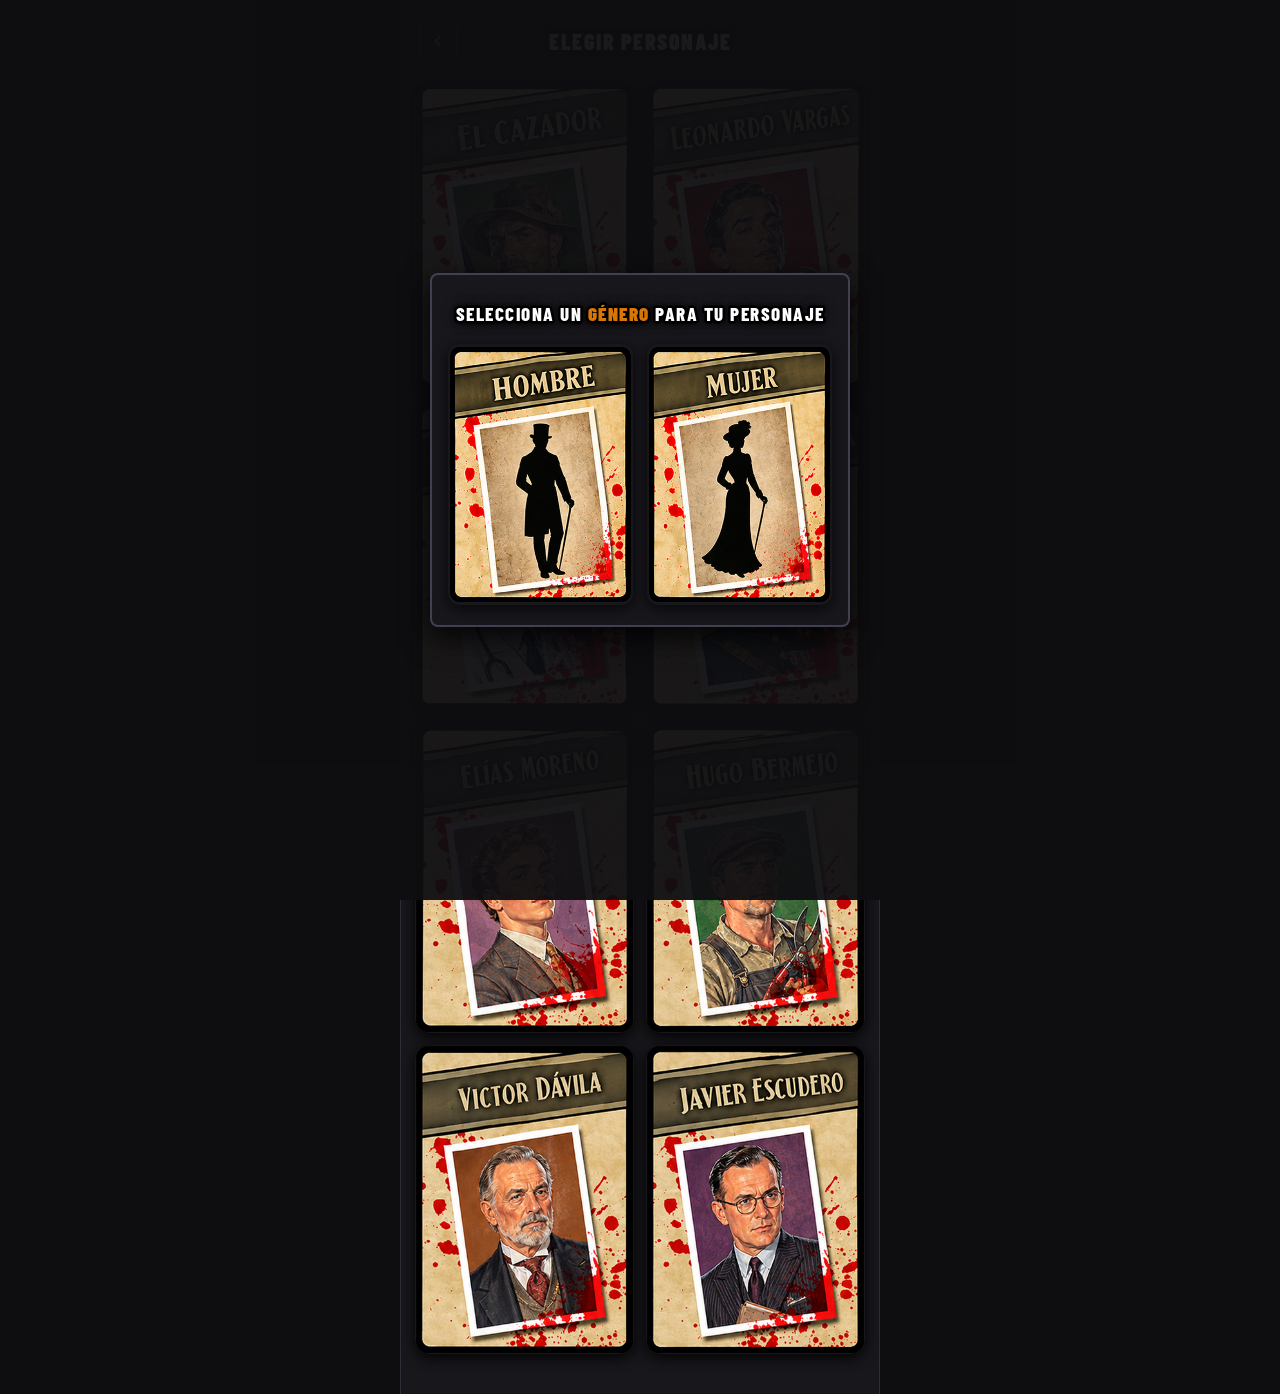
==== index.html @ 1852e85a "fix(styles): fijar outline a 5px en titulos y Fredoka, aplicar rebordes oscuros en botones y retirar" ====
<!DOCTYPE html>
<html lang="es">
<head>
  <meta charset="UTF-8" />
  <meta name="viewport" content="width=device-width, initial-scale=1.0, maximum-scale=1.0, user-scalable=no" />
  <title>El Asesinato Embrujado — Escape Room</title>
  <meta name="description" content="Juego interactivo de escape room y deducción con escáner de pistas físicas." />

  <!-- Google Fonts: Barlow Condensed, Cinzel, Inter + Fuentes de Prueba (Cartoon, Redondas, Gruesas) -->
  <link rel="preconnect" href="https://fonts.googleapis.com" />
  <link rel="preconnect" href="https://fonts.gstatic.com" crossorigin />
  <link href="https://fonts.googleapis.com/css2?family=Alfa+Slab+One&family=Bangers&family=Barlow+Condensed:wght@700;800;900&family=Black+Ops+One&family=Carter+One&family=Cinzel:wght@700;800;900&family=Creepster&family=Fredoka:wght@500;600;700;800&family=Inter:wght@400;500;600;700&family=Luckiest+Guy&family=Nunito:wght@700;800;900&family=Paytone+One&family=Quicksand:wght@600;700&display=swap" rel="stylesheet" />

  <!-- Estilos Modulares (EternoDev Standard) -->
  <link rel="stylesheet" href="src/css/main.css" />
</head>
<body>

  <div class="app-container">

    <!-- ==================================================================
         PANTALLA 1: SELECCIÓN DE PERSONAJE
         ================================================================== -->
    <section id="view-selection" class="view active">
      <!-- Barra superior idéntica a la vista en partida -->
      <div class="game-top-bar">
        <button class="btn-top-icon" id="btn-back-to-gender" title="Volver a seleccionar género" aria-label="Volver">
          <svg xmlns="http://www.w3.org/2000/svg" width="18" height="18" viewBox="0 0 24 24" fill="none" stroke="currentColor" stroke-width="2.5"><polyline points="15 18 9 12 15 6"></polyline></svg>
        </button>
        <h2 class="char-active-name">Elegir Personaje</h2>
        <div class="top-bar-spacer"></div>
      </div>


      <!-- Cuadrícula de Personajes con Giro 3D -->
      <div class="characters-grid" id="characters-grid">
        <!-- Inyectado dinámicamente con JS -->
      </div>
    </section>

    <!-- ==================================================================
         PANTALLA 2: INTERFAZ EN PARTIDA (1 CARTA EN PANTALLA - SWIPE & FLECHAS)
         ================================================================== -->
    <section id="view-game" class="view">
      <!-- Barra superior de partida -->
      <div class="game-top-bar">
        <button class="btn-top-icon" id="btn-back-to-selection" title="Volver a elegir personaje" aria-label="Volver">
          <svg xmlns="http://www.w3.org/2000/svg" width="18" height="18" viewBox="0 0 24 24" fill="none" stroke="currentColor" stroke-width="2.5"><polyline points="15 18 9 12 15 6"></polyline></svg>
        </button>
        <h2 class="char-active-name" id="game-char-name">Cargando...</h2>
        <button class="btn-top-icon btn-top-camera" id="btn-goto-scanner" title="Ir al Escáner QR" aria-label="Escáner">
          <svg xmlns="http://www.w3.org/2000/svg" width="18" height="18" viewBox="0 0 24 24" fill="none" stroke="currentColor" stroke-width="2.5" stroke-linecap="round" stroke-linejoin="round">
            <path d="M23 19a2 2 0 0 1-2 2H3a2 2 0 0 1-2-2V8a2 2 0 0 1 2-2h4l2-3h6l2 3h4a2 2 0 0 1 2 2z"></path>
            <circle cx="12" cy="13" r="4"></circle>
          </svg>
        </button>
      </div>

      <!-- Mazo Deslizable: 1 carta en el centro en todo momento (swipe táctil y arrastre de ratón en PC) -->
      <div class="game-deck-viewport" id="game-deck-viewport">
        <div class="game-deck-track" id="game-deck-track">
          <!-- Slide 0: Carta del Personaje (Giro 3D con fondo aleatorio de pergamino) -->
          <!-- Slide 1: Carta del Escáner QR (Giro 3D) -->
          <!-- Slide 2+: Cartas de Pistas Escaneadas (Giro 3D con escudo confidencial en privadas) -->
        </div>
      </div>

      <!-- Contador de cartas debajo del mazo (ej: 1/2, 2/2) -->
      <div class="deck-bottom-bar">
        <span class="deck-card-counter" id="deck-card-counter-bottom">1 / 2</span>
      </div>
    </section>

  </div>

  <!-- Modal de Doble Verificación para Volver Atrás desde la Partida -->
  <div class="modal-overlay" id="confirm-back-modal">
    <div class="modal-box modal-confirm-box">
      <h3 class="modal-confirm-title">¿ESTÁS SEGURO?</h3>
      <p class="modal-confirm-text">Si vuelves atrás se cancelará la selección de tu personaje actual.</p>
      <div class="modal-confirm-actions">
        <button class="btn-confirm-cancel" id="btn-cancel-back" type="button">Cancelar</button>
        <button class="btn-confirm-accept" id="btn-accept-back" type="button">Volver</button>
      </div>
    </div>
  </div>

  <!-- Modal de Advertencia para el Personaje Especial (Abogado / Abogada) -->
  <div class="modal-overlay" id="admin-confirm-modal">
    <div class="modal-box modal-admin-box">
      <h3 class="modal-admin-title" id="admin-modal-role-title">ABOGADO</h3>
      <p class="modal-admin-text">
        Este personaje está reservado para el máster de la partida.
      </p>
      <p class="modal-admin-subtext">¿Confirmas que eres el administrador?</p>
      <div class="modal-confirm-actions">
        <button class="btn-confirm-cancel" id="btn-cancel-admin" type="button">Cancelar</button>
        <button class="btn-admin-accept" id="btn-accept-admin" type="button">Soy administrador</button>
      </div>
    </div>
  </div>

  <!-- Modal Manual para Introducir Código de Pista / Objeto -->
  <div class="modal-overlay" id="manual-code-modal">
    <div class="modal-box modal-code-box">
      <div class="modal-code-header">
        <h3 class="modal-title">Introduce el código de la pista</h3>
        <button class="btn-modal-close" id="btn-close-code-modal" aria-label="Cerrar">&times;</button>
      </div>
      <form id="form-manual-code" class="form-manual-code">
        <input type="text" id="input-manual-code" class="input-code" placeholder="Código" autocomplete="off" />
        <button type="submit" class="btn-submit-code">Desbloquear</button>
      </form>
    </div>
  </div>

  <!-- ==================================================================
       POP-UP 1: SELECCIÓN DE GÉNERO CON TARJETAS REALES
       ================================================================== -->
  <div class="modal-overlay" id="gender-modal">
    <div class="modal-box">
      <p class="modal-gender-subtitle">Selecciona un <strong>género</strong> para tu personaje</p>

      <div class="gender-cards-grid">
        <button class="gender-card-btn" id="btn-choose-male">
          <div class="gender-card-frame">
            <img src="src/assets/images/tarjetas/card-gender-male.png" alt="Hombre" class="gender-card-img" />
          </div>
        </button>

        <button class="gender-card-btn" id="btn-choose-female">
          <div class="gender-card-frame">
            <img src="src/assets/images/tarjetas/card-gender-female.png" alt="Mujer" class="gender-card-img" />
          </div>
        </button>
      </div>
    </div>
  </div>

  <!-- Biblioteca Local Offline jsQR -->
  <script src="src/js/lib/jsqr.js"></script>

  <!-- Lógica Principal Modular (ES Modules) -->
  <script type="module" src="src/js/main.js"></script>
</body>
</html>
---- src/css/main.css ----
/**
 * ScapeRoom - Main Stylesheet Orchestrator (EternoDev Standard)
 * Cero Degradados - Cero Emojis - Arquitectura Modular
 */

@import url("./reset.css");
@import url("./variables.css");
@import url("./layout.css");
@import url("./components.css");
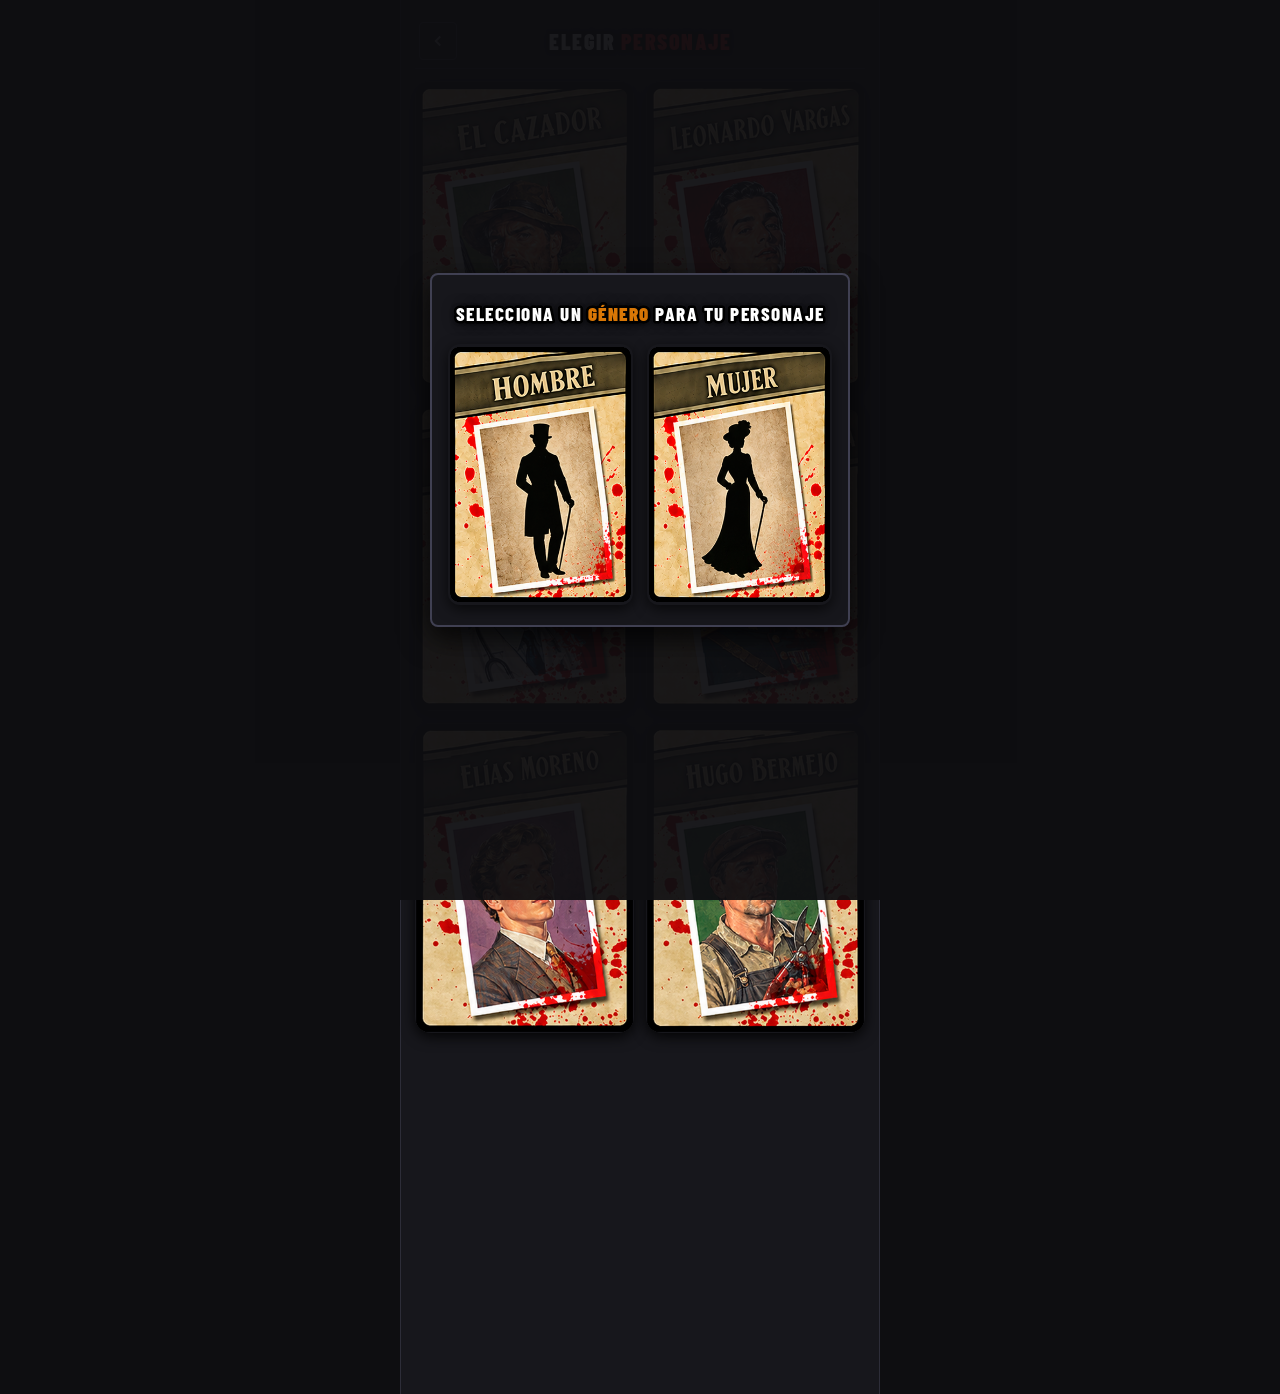
==== commit 804c3e72: "fix(ui): responsividad de textos en reverso de cartas en movil, palabra Personaje en rojo y botones " ====
--- a/index.html
+++ b/index.html
@@ -27,7 +27,7 @@
         <button class="btn-top-icon" id="btn-back-to-gender" title="Volver a seleccionar género" aria-label="Volver">
           <svg xmlns="http://www.w3.org/2000/svg" width="18" height="18" viewBox="0 0 24 24" fill="none" stroke="currentColor" stroke-width="2.5"><polyline points="15 18 9 12 15 6"></polyline></svg>
         </button>
-        <h2 class="char-active-name">Elegir Personaje</h2>
+        <h2 class="char-active-name">Elegir <span class="highlight-red">Personaje</span></h2>
         <div class="top-bar-spacer"></div>
       </div>
 
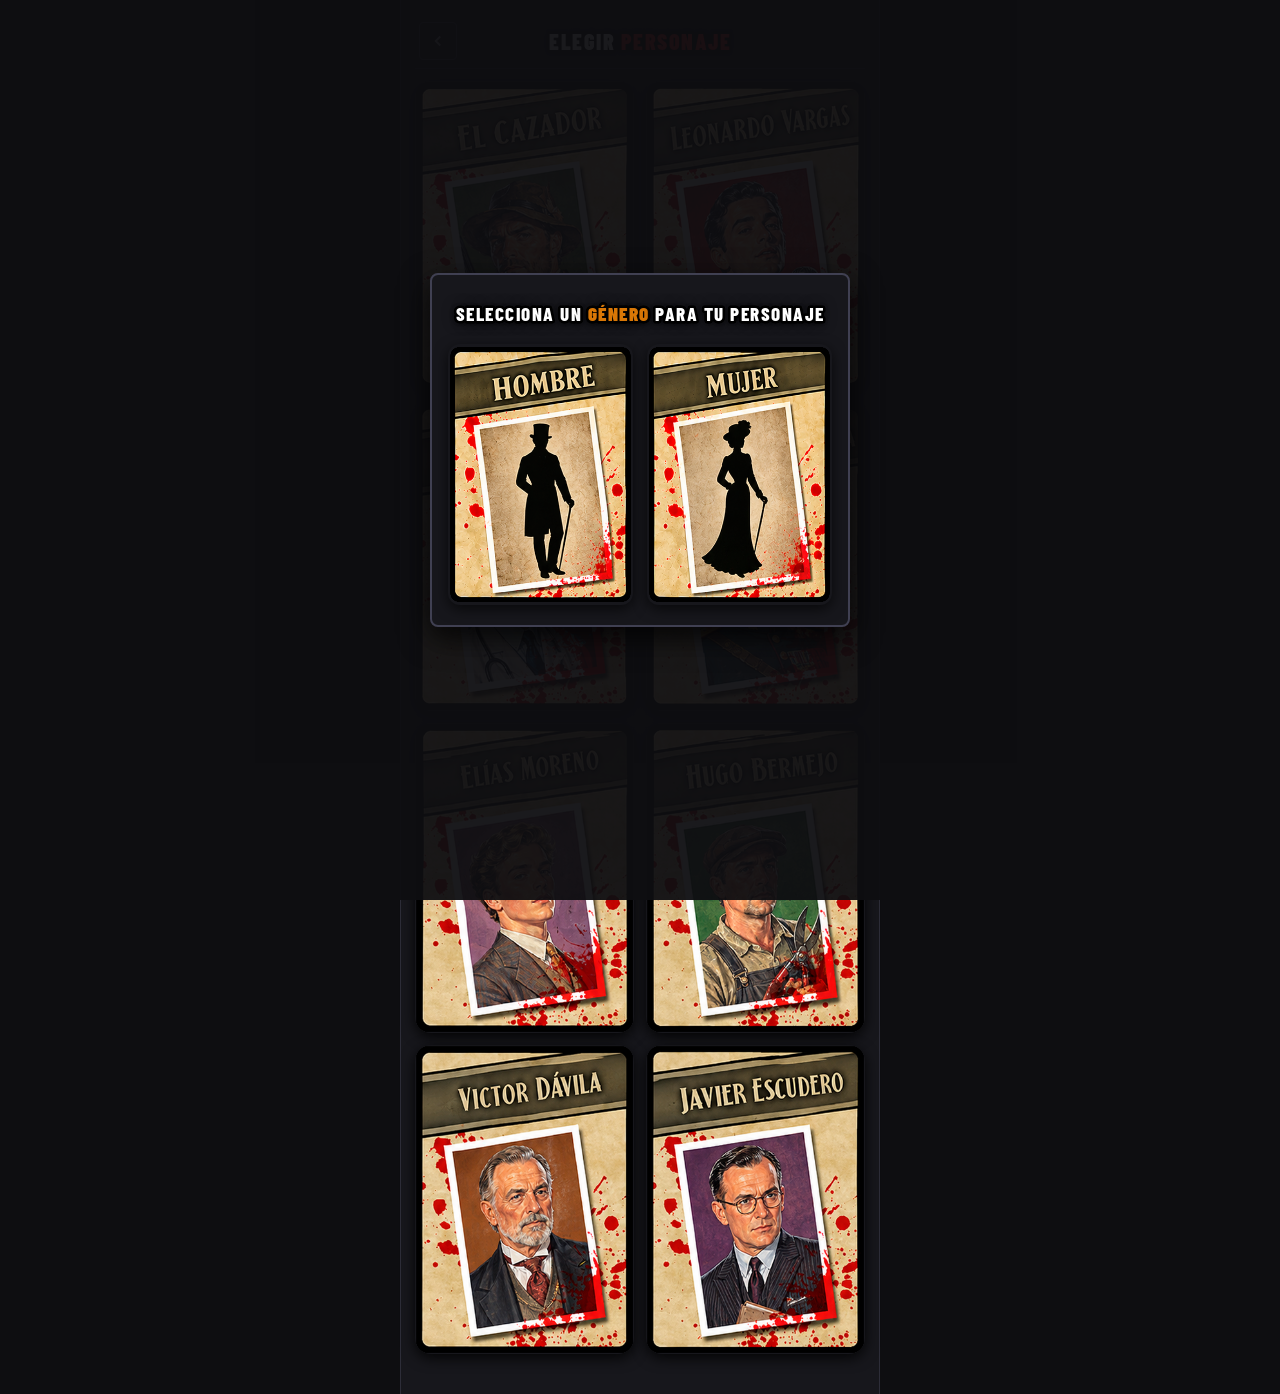
==== commit eea53002: "feat: actualizar etiqueta a PRUEBA INCRIMINATORIA, aumentar tamano de texto, retirar linea roja late" ====
--- a/index.html
+++ b/index.html
@@ -104,7 +104,7 @@
   <div class="modal-overlay" id="manual-code-modal">
     <div class="modal-box modal-code-box">
       <div class="modal-code-header">
-        <h3 class="modal-title">Introduce el código de la pista</h3>
+        <h3 class="modal-title">Introduce el código</h3>
         <button class="btn-modal-close" id="btn-close-code-modal" aria-label="Cerrar">&times;</button>
       </div>
       <form id="form-manual-code" class="form-manual-code">
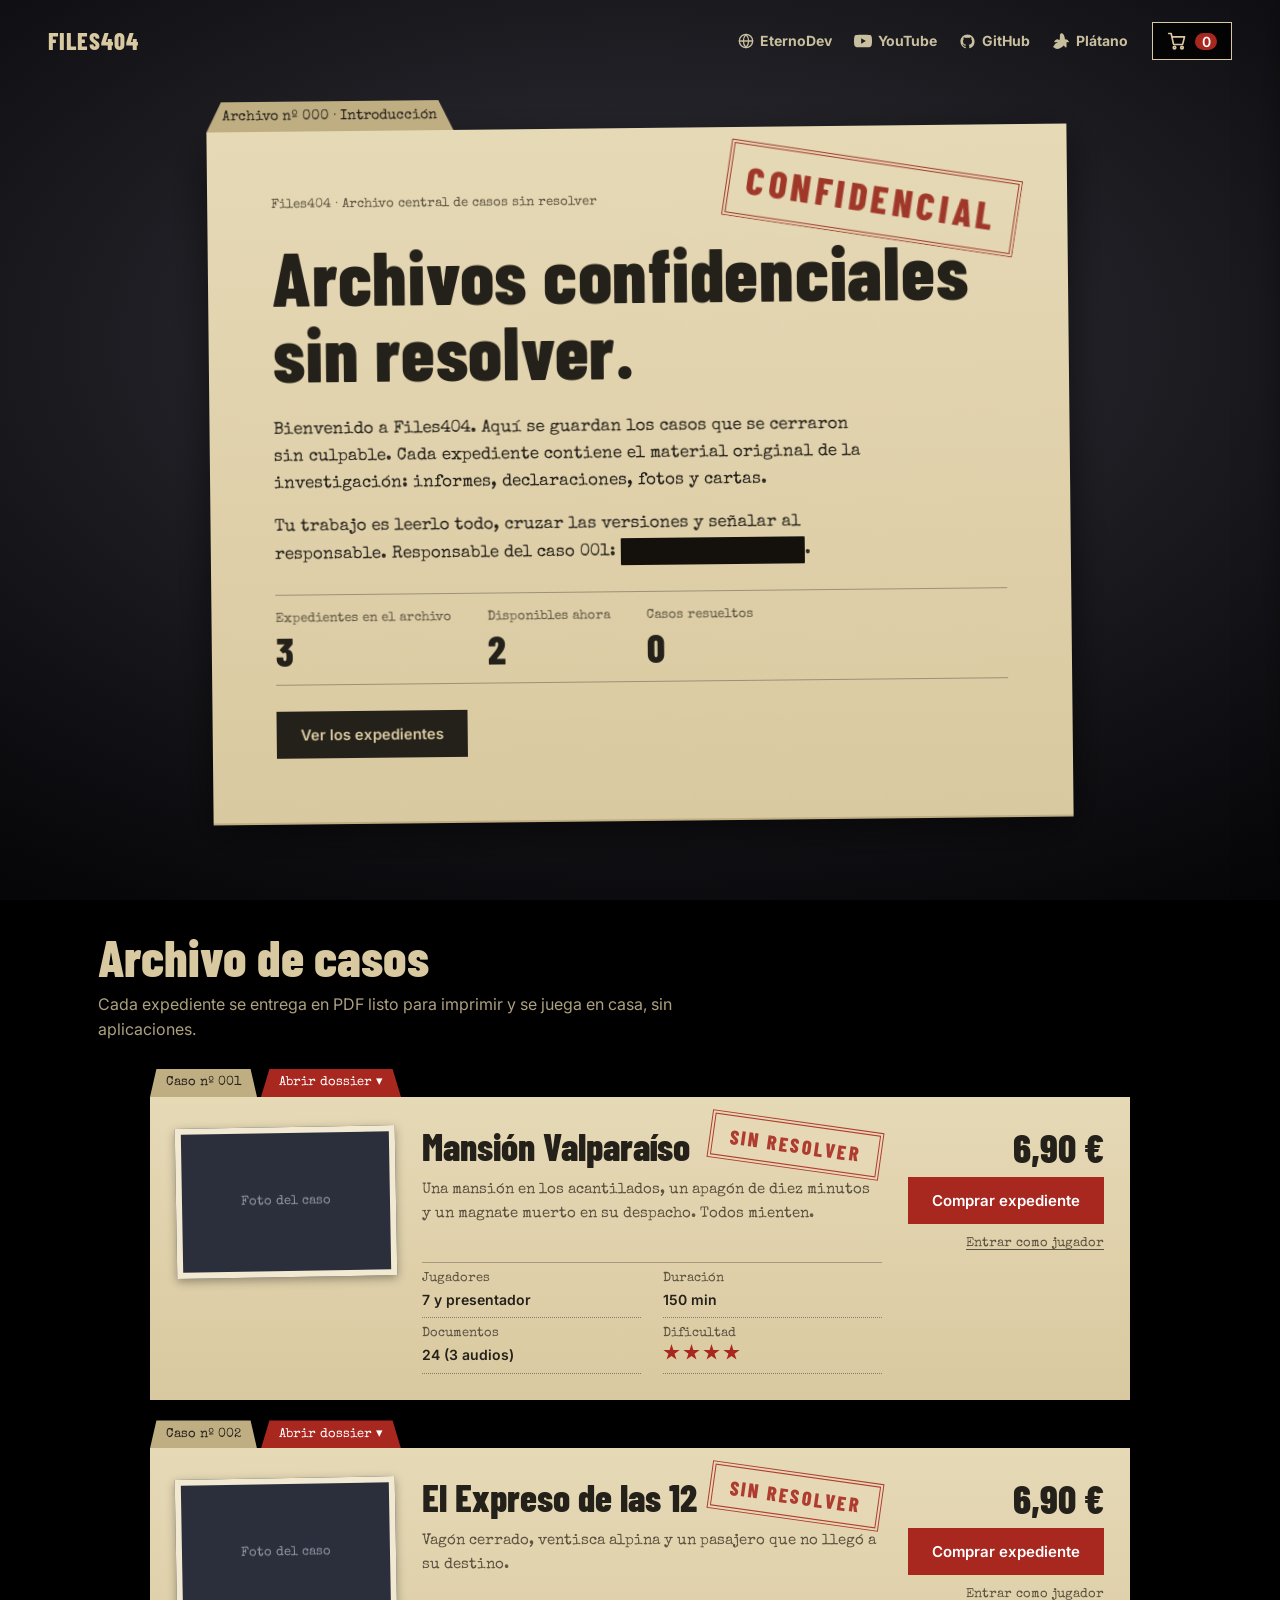
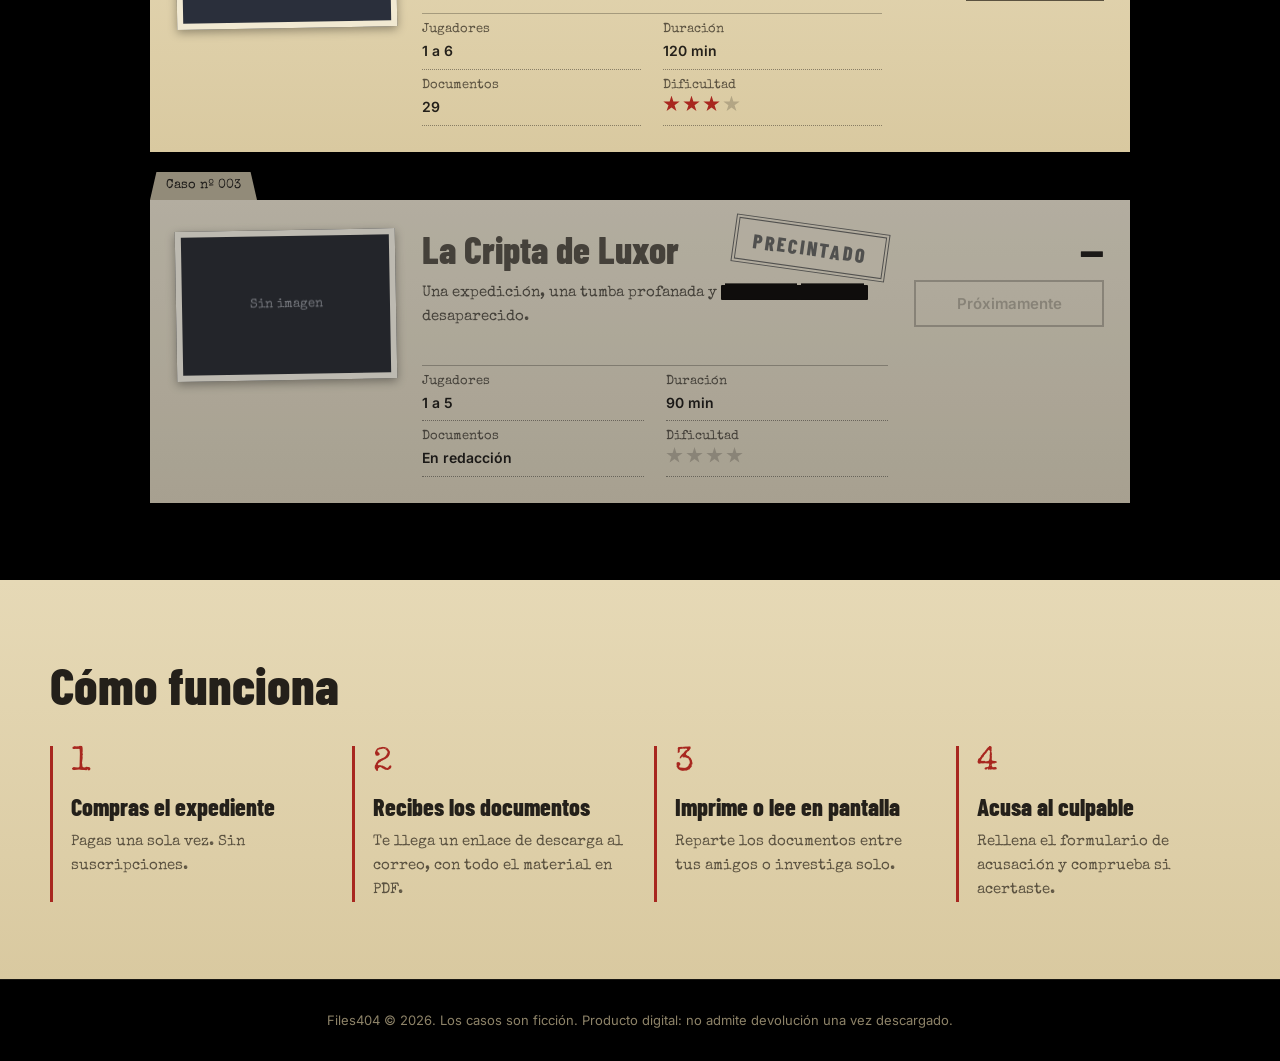
==== commit 7556b483: "feat: integrar web principal Files404 en raiz y reubicar escape room en jugar/valparaiso" ====
--- a/index.html
+++ b/index.html
@@ -2,145 +2,187 @@
 <html lang="es">
 <head>
   <meta charset="UTF-8" />
-  <meta name="viewport" content="width=device-width, initial-scale=1.0, maximum-scale=1.0, user-scalable=no" />
-  <title>El Asesinato Embrujado — Escape Room</title>
-  <meta name="description" content="Juego interactivo de escape room y deducción con escáner de pistas físicas." />
-
-  <!-- Google Fonts: Barlow Condensed, Cinzel, Inter + Fuentes de Prueba (Cartoon, Redondas, Gruesas) -->
+  <meta name="viewport" content="width=device-width, initial-scale=1.0" />
+  <title>Files404 — Archivos confidenciales sin resolver</title>
+  <meta name="description" content="Compra un expediente, recibe los documentos y resuelve el caso. Misterios sin resolver en formato dosier." />
   <link rel="preconnect" href="https://fonts.googleapis.com" />
   <link rel="preconnect" href="https://fonts.gstatic.com" crossorigin />
-  <link href="https://fonts.googleapis.com/css2?family=Alfa+Slab+One&family=Bangers&family=Barlow+Condensed:wght@700;800;900&family=Black+Ops+One&family=Carter+One&family=Cinzel:wght@700;800;900&family=Creepster&family=Fredoka:wght@500;600;700;800&family=Inter:wght@400;500;600;700&family=Luckiest+Guy&family=Nunito:wght@700;800;900&family=Paytone+One&family=Quicksand:wght@600;700&display=swap" rel="stylesheet" />
-
-  <!-- Estilos Modulares (EternoDev Standard) -->
+  <link href="https://fonts.googleapis.com/css2?family=Barlow+Condensed:wght@600;800&family=Special+Elite&family=Inter:wght@400;500;600&display=swap" rel="stylesheet" />
   <link rel="stylesheet" href="src/css/main.css" />
+  <script>
+    (function() {
+      var p = new URLSearchParams(window.location.search);
+      if (p.has("pista") || p.has("c") || p.has("code") || p.has("token") || p.has("p")) {
+        window.location.replace("jugar/valparaiso/" + window.location.search + window.location.hash);
+      }
+    })();
+  </script>
 </head>
 <body>
+  <a class="skip" href="#casos">Ir a los casos</a>
 
-  <div class="app-container">
+  <header class="top">
+    <a class="brand" href="#inicio">Files404</a>
+    <nav class="top-social-bar" aria-label="Enlaces sociales y proyectos">
+    <a href="https://eternodev.com" target="_blank" rel="noopener noreferrer" class="social-link link-web" title="Web Oficial de EternoDev">
+      <svg viewBox="0 0 24 24" width="16" height="16" fill="none" stroke="currentColor" stroke-width="2" stroke-linecap="round" stroke-linejoin="round"><circle cx="12" cy="12" r="10"></circle><line x1="2" y1="12" x2="22" y2="12"></line><path d="M12 2a15.3 15.3 0 0 1 4 10 15.3 15.3 0 0 1-4 10 15.3 15.3 0 0 1-4-10 15.3 15.3 0 0 1 4-10z"></path></svg>
+      <span>EternoDev</span>
+    </a>
+    <a href="https://www.youtube.com/@eternodev" target="_blank" rel="noopener noreferrer" class="social-link link-youtube" title="Canal de YouTube @eternodev">
+      <svg viewBox="0 0 24 24" width="18" height="18" fill="currentColor"><path d="M23.498 6.186a3.016 3.016 0 0 0-2.122-2.136C19.505 3.545 12 3.545 12 3.545s-7.505 0-9.377.505A3.017 3.017 0 0 0 .502 6.186C0 8.07 0 12 0 12s0 3.93.502 5.814a3.016 3.016 0 0 0 2.122 2.136c1.871.505 9.376.505 9.376.505s7.505 0 9.377-.505a3.015 3.015 0 0 0 2.122-2.136C24 15.93 24 12 24 12s0-3.93-.502-5.814zM9.545 15.568V8.432L15.818 12l-6.273 3.568z"/></svg>
+      <span>YouTube</span>
+    </a>
+    <a href="https://github.com/paucg06" target="_blank" rel="noopener noreferrer" class="social-link link-github" title="Perfil de GitHub @paucg06">
+      <svg viewBox="0 0 24 24" width="17" height="17" fill="currentColor"><path fill-rule="evenodd" clip-rule="evenodd" d="M12 2C6.477 2 2 6.484 2 12.017c0 4.425 2.865 8.18 6.839 9.504.5.092.682-.217.682-.483 0-.237-.008-.868-.013-1.703-2.782.605-3.369-1.343-3.369-1.343-.454-1.158-1.11-1.466-1.11-1.466-.908-.62.069-.608.069-.608 1.003.07 1.53 1.032 1.53 1.032.892 1.53 2.341 1.088 2.91.832.092-.647.35-1.088.636-1.338-2.22-.253-4.555-1.113-4.555-4.951 0-1.093.39-1.988 1.029-2.688-.103-.253-.446-1.272.098-2.65 0 0 .84-.27 2.75 1.026A9.564 9.564 0 0112 6.844c.85.004 1.705.115 2.504.337 1.909-1.296 2.747-1.027 2.747-1.027.546 1.379.202 2.398.1 2.651.64.7 1.028 1.595 1.028 2.688 0 3.848-2.339 4.695-4.566 4.943.359.309.678.92.678 1.855 0 1.338-.012 2.419-.012 2.747 0 .268.18.58.688.482A10.019 10.019 0 0022 12.017C22 6.484 17.522 2 12 2z"/></svg>
+      <span>GitHub</span>
+    </a>
+    <a href="https://buymeacoffee.com/eternodev" target="_blank" rel="noopener noreferrer" class="social-link link-banana" title="Invítame a un plátano en Buy Me a Coffee">
+      <svg xmlns="http://www.w3.org/2000/svg" viewBox="0 0 32 32" width="18" height="18" fill="currentColor" style="flex-shrink:0;"><path d="M2 26.431c0-.73.592-1.321 1.322-1.321h.99a1.322 1.322 0 0 1 0 2.643h-.99c-.73 0-1.322-.592-1.322-1.322"/><path d="M19.783 18h9.435c.695 0 1.045-.876.55-1.392l-2.178-2.272a4.244 4.244 0 0 0-6.181 0l-2.179 2.272c-.492.514-.142 1.392.553 1.392M4.783 18h9.434c.695 0 1.045-.878.553-1.392l-2.18-2.272a4.243 4.243 0 0 0-6.182 0L4.23 16.608c-.492.514-.142 1.392.553 1.392"/><path d="M16.7 2.029c4.92-.708 7.96 11.897 5.745 16.99-2.215 5.094-6.997 6.21-12.07 8.204-.561.22-1.138.325-1.705.325-1.924 0-2.97 1.582-3.7-.375-.942-2.535.293-5.376 2.76-6.344 2.684-1.053 4.111-3.077 5.185-5.818 1.096-2.795 1.17-3.941 1.166-6.988-.005-2.437-.165-5.594 2.619-5.994"/><path d="m22.445 19.02-9.46-4.344c-1.086 2.498-3.053 4.411-5.54 5.39-2.881 1.132-4.807 4.23-3.23 7.386 3.151 6.304 18.23-.066 18.23-8.433"/><path fill-rule="evenodd" d="M18.24 16.482a.75.75 0 0 1 .486.942c-1.98 6.201-7.756 9.065-12.918 9.33a.75.75 0 0 1-.077-1.498c4.738-.243 9.83-2.852 11.566-8.288a.75.75 0 0 1 .943-.486" clip-rule="evenodd"/><path d="m23.24 26.467-10.197-11.78h9.004c2.126.107 3.794 1.91 3.794 4.097v7.552c0 1.33-1.197 1.736-2.6.131"/></svg>
+      <span>Plátano</span>
+    </a>
+  </nav>
+  <button class="cart-btn" id="open-cart" aria-label="Abrir carrito">
+      <svg class="cart-ico" viewBox="0 0 24 24" fill="none" stroke="currentColor" stroke-width="2" stroke-linecap="round" stroke-linejoin="round" aria-hidden="true"><circle cx="9" cy="20" r="1.5"/><circle cx="18" cy="20" r="1.5"/><path d="M2 3h3l2.7 12.4a1 1 0 0 0 1 .8h9.2a1 1 0 0 0 1-.8L21 7H6"/></svg><span class="cart-count" id="cart-count">0</span>
+  </button>
+  </header>
 
-    <!-- ==================================================================
-         PANTALLA 1: SELECCIÓN DE PERSONAJE
-         ================================================================== -->
-    <section id="view-selection" class="view active">
-      <!-- Barra superior idéntica a la vista en partida -->
-      <div class="game-top-bar">
-        <button class="btn-top-icon" id="btn-back-to-gender" title="Volver a seleccionar género" aria-label="Volver">
-          <svg xmlns="http://www.w3.org/2000/svg" width="18" height="18" viewBox="0 0 24 24" fill="none" stroke="currentColor" stroke-width="2.5"><polyline points="15 18 9 12 15 6"></polyline></svg>
-        </button>
-        <h2 class="char-active-name">Elegir <span class="highlight-red">Personaje</span></h2>
-        <div class="top-bar-spacer"></div>
-      </div>
-
-
-      <!-- Cuadrícula de Personajes con Giro 3D -->
-      <div class="characters-grid" id="characters-grid">
-        <!-- Inyectado dinámicamente con JS -->
+  <main id="inicio">
+    <!-- HERO: el dosier abierto sobre la mesa -->
+    <section class="hero">
+      <div class="dossier">
+        <div class="folder-tab folder-tab-dossier">Archivo nº 000 · Introducción</div>
+        <div class="stamp stamp-hero" aria-hidden="true">Confidencial</div>
+        <p class="doc-ref">Files404 · Archivo central de casos sin resolver</p>
+        <h1>Archivos confidenciales sin resolver.</h1>
+        <p class="typed">
+          Bienvenido a Files404. Aquí se guardan los casos que se cerraron sin culpable.
+          Cada expediente contiene el material original de la investigación: informes,
+          declaraciones, fotos y cartas.
+        </p>
+        <p class="typed">
+          Tu trabajo es leerlo todo, cruzar las versiones y señalar al responsable.
+          Responsable del caso 001: <button class="redact" aria-label="Texto tachado, pulsa para revelar">todavía en libertad</button>.
+        </p>
+        <dl class="intro-stats">
+          <div><dt>Expedientes en el archivo</dt><dd>3</dd></div>
+          <div><dt>Disponibles ahora</dt><dd>2</dd></div>
+          <div><dt>Casos resueltos</dt><dd>0</dd></div>
+        </dl>
+        <a class="btn btn-ink" href="#casos">Ver los expedientes</a>
       </div>
     </section>
 
-    <!-- ==================================================================
-         PANTALLA 2: INTERFAZ EN PARTIDA (1 CARTA EN PANTALLA - SWIPE & FLECHAS)
-         ================================================================== -->
-    <section id="view-game" class="view">
-      <!-- Barra superior de partida -->
-      <div class="game-top-bar">
-        <button class="btn-top-icon" id="btn-back-to-selection" title="Volver a elegir personaje" aria-label="Volver">
-          <svg xmlns="http://www.w3.org/2000/svg" width="18" height="18" viewBox="0 0 24 24" fill="none" stroke="currentColor" stroke-width="2.5"><polyline points="15 18 9 12 15 6"></polyline></svg>
-        </button>
-        <h2 class="char-active-name" id="game-char-name">Cargando...</h2>
-        <button class="btn-top-icon btn-top-camera" id="btn-goto-scanner" title="Ir al Escáner QR" aria-label="Escáner">
-          <svg xmlns="http://www.w3.org/2000/svg" width="18" height="18" viewBox="0 0 24 24" fill="none" stroke="currentColor" stroke-width="2.5" stroke-linecap="round" stroke-linejoin="round">
-            <path d="M23 19a2 2 0 0 1-2 2H3a2 2 0 0 1-2-2V8a2 2 0 0 1 2-2h4l2-3h6l2 3h4a2 2 0 0 1 2 2z"></path>
-            <circle cx="12" cy="13" r="4"></circle>
-          </svg>
-        </button>
-      </div>
+    <!-- CATÁLOGO -->
+    <section class="section" id="casos">
+      <header class="section-head">
+        <h2>Archivo de casos</h2>
+        <p>Cada expediente se entrega en PDF listo para imprimir y se juega en casa, sin aplicaciones.</p>
+      </header>
 
-      <!-- Mazo Deslizable: 1 carta en el centro en todo momento (swipe táctil y arrastre de ratón en PC) -->
-      <div class="game-deck-viewport" id="game-deck-viewport">
-        <div class="game-deck-track" id="game-deck-track">
-          <!-- Slide 0: Carta del Personaje (Giro 3D con fondo aleatorio de pergamino) -->
-          <!-- Slide 1: Carta del Escáner QR (Giro 3D) -->
-          <!-- Slide 2+: Cartas de Pistas Escaneadas (Giro 3D con escudo confidencial en privadas) -->
-        </div>
-      </div>
-
-      <!-- Contador de cartas debajo del mazo (ej: 1/2, 2/2) -->
-      <div class="deck-bottom-bar">
-        <span class="deck-card-counter" id="deck-card-counter-bottom">1 / 2</span>
+      <div class="cases" id="cases-list">
+        <article class="folder" data-id="valparaiso" data-name="Mansión Valparaíso" data-price="6.90">
+          <div class="folder-tabs"><div class="folder-tab">Caso nº 001</div><button class="tab-toggle" tabindex="-1" aria-hidden="true"></button></div>
+          <div class="folder-head">
+            <figure class="case-photo "><span class="ph">Foto del caso</span><img src="src/assets/images/valparaiso.jpg" alt="Mansión en los acantilados" loading="lazy" onerror="this.remove()" /></figure>
+            <div class="folder-main">
+              <div class="stamp stamp-card" aria-hidden="true">Sin resolver</div>
+              <h3><button class="toggle" aria-expanded="false" aria-controls="panel-valparaiso">Mansión Valparaíso</button></h3>
+              <p class="summary">Una mansión en los acantilados, un apagón de diez minutos y un magnate muerto en su despacho. Todos mienten.</p>
+              <dl class="fields"><div><dt>Jugadores</dt><dd>7 y presentador</dd></div><div><dt>Duración</dt><dd>150 min</dd></div><div><dt>Documentos</dt><dd>24 (3 audios)</dd></div><div><dt>Dificultad</dt><dd><span class="stars" role="img" aria-label="Dificultad 4 de 4"><i class="on"></i><i class="on"></i><i class="on"></i><i class="on"></i></span></dd></div></dl>
+            </div>
+            <div class="buy">
+              <span class="price">6,90 €</span>
+              <button class="btn btn-red add">Comprar expediente</button>
+              <a class="player-link" href="jugar/valparaiso/">Entrar como jugador</a>
+            </div>
+          </div>
+          <div class="panel" id="panel-valparaiso" inert><div class="panel-inner"><div class="sheets">
+            <section class="sheet" style="--i:0;--r:-1deg"><h4>Informe de apertura</h4><p>Una mansión en los acantilados, un apagón de diez minutos y un magnate muerto en su despacho. Siete personas estaban en la casa y cada una tiene algo que ocultar. La policía cerró el caso sin culpable.</p></section>
+            <section class="sheet" style="--i:1;--r:.7deg"><h4>Contenido</h4><ul class="doclist"><li><strong>24</strong> documentos</li><li>21 escritos y gráficos</li><li>3 audios <span class="audios-inline"><i class="wave"></i></span></li></ul></section>
+            <section class="sheet" style="--i:2;--r:-.5deg"><h4>Reparto</h4><ul class="doclist cast"><li>El Cazador / La Cazadora</li><li>Leonardo Vargas / Valentina Santos (Música)</li><li>Dr. Alfonso Rivas / Dra. Isabel Ortega (Medicina)</li><li>General Santamaría / General Araujo (Militar)</li><li>Elías Moreno / Sofía Villalba (Heredero/a)</li><li>Hugo Bermejo / Lucía Herrera (Jardinería)</li><li>Víctor Dávila / Elena Torres (Hermano/a)</li><li class="host">Javier Escudero / Carmen Ruiz (Abogado/a · Presentador)</li></ul></section>
+            <section class="sheet sheet-wide" style="--i:3;--r:.5deg"><h4>Fotografías y pruebas</h4><div class="photo-row"><figure class="case-photo"><span class="ph">Foto 1</span><img src="src/assets/images/valparaiso-1.jpg" alt="" loading="lazy" onerror="this.remove()" /></figure><figure class="case-photo"><span class="ph">Foto 2</span><img src="src/assets/images/valparaiso-2.jpg" alt="" loading="lazy" onerror="this.remove()" /></figure><figure class="case-photo"><span class="ph">Foto 3</span><img src="src/assets/images/valparaiso-3.jpg" alt="" loading="lazy" onerror="this.remove()" /></figure></div></section>
+            <section class="sheet sheet-wide" style="--i:4;--r:-.6deg"><h4>Cómo se juega</h4>
+              <ol class="mini-steps"><li>Compras el expediente</li><li>Recibes los documentos por correo</li><li>Imprime o lee en pantalla</li><li>Acusa al culpable</li></ol>
+            </section>
+          </div></div></div>
+        </article>
+        <article class="folder" data-id="expreso" data-name="El Expreso de las 12" data-price="6.90">
+          <div class="folder-tabs"><div class="folder-tab">Caso nº 002</div><button class="tab-toggle" tabindex="-1" aria-hidden="true"></button></div>
+          <div class="folder-head">
+            <figure class="case-photo "><span class="ph">Foto del caso</span><img src="src/assets/images/expreso.jpg" alt="Vagón de tren nevado" loading="lazy" onerror="this.remove()" /></figure>
+            <div class="folder-main">
+              <div class="stamp stamp-card" aria-hidden="true">Sin resolver</div>
+              <h3><button class="toggle" aria-expanded="false" aria-controls="panel-expreso">El Expreso de las 12</button></h3>
+              <p class="summary">Vagón cerrado, ventisca alpina y un pasajero que no llegó a su destino.</p>
+              <dl class="fields"><div><dt>Jugadores</dt><dd>1 a 6</dd></div><div><dt>Duración</dt><dd>120 min</dd></div><div><dt>Documentos</dt><dd>29</dd></div><div><dt>Dificultad</dt><dd><span class="stars" role="img" aria-label="Dificultad 3 de 4"><i class="on"></i><i class="on"></i><i class="on"></i><i></i></span></dd></div></dl>
+            </div>
+            <div class="buy">
+              <span class="price">6,90 €</span>
+              <button class="btn btn-red add">Comprar expediente</button>
+              <a class="player-link" href="jugar/expreso/">Entrar como jugador</a>
+            </div>
+          </div>
+          <div class="panel" id="panel-expreso" inert><div class="panel-inner"><div class="sheets">
+            <section class="sheet" style="--i:0;--r:-1deg"><h4>Informe de apertura</h4><p>Vagón cerrado, ventisca alpina y un pasajero que no llegó a su destino. El tren no puede parar.</p></section>
+            <section class="sheet" style="--i:1;--r:.7deg"><h4>Contenido</h4><ul class="doclist"><li><strong>29</strong> documentos</li><li class="pending">Detalle por definir</li></ul></section>
+            <section class="sheet" style="--i:2;--r:-.5deg"><h4>Reparto</h4><ul class="doclist cast"><li class="pending">Personajes por definir</li><li class="host">Presentador de la campaña</li></ul></section>
+            <section class="sheet sheet-wide" style="--i:3;--r:.5deg"><h4>Fotografías y pruebas</h4><div class="photo-row"><figure class="case-photo"><span class="ph">Foto 1</span><img src="src/assets/images/expreso-1.jpg" alt="" loading="lazy" onerror="this.remove()" /></figure><figure class="case-photo"><span class="ph">Foto 2</span><img src="src/assets/images/expreso-2.jpg" alt="" loading="lazy" onerror="this.remove()" /></figure><figure class="case-photo"><span class="ph">Foto 3</span><img src="src/assets/images/expreso-3.jpg" alt="" loading="lazy" onerror="this.remove()" /></figure></div></section>
+            <section class="sheet sheet-wide" style="--i:4;--r:-.6deg"><h4>Cómo se juega</h4>
+              <ol class="mini-steps"><li>Compras el expediente</li><li>Recibes los documentos por correo</li><li>Imprime o lee en pantalla</li><li>Acusa al culpable</li></ol>
+            </section>
+          </div></div></div>
+        </article>
+        <article class="folder folder-sealed" aria-label="Caso nº 003, próximamente">
+          <div class="folder-tabs"><div class="folder-tab">Caso nº 003</div></div>
+          <div class="folder-head">
+            <figure class="case-photo"><span class="ph">Sin imagen</span></figure>
+            <div class="folder-main">
+              <div class="stamp stamp-card stamp-grey" aria-hidden="true">Precintado</div>
+              <h3 class="plain">La Cripta de Luxor</h3>
+              <p class="summary">Una expedición, una tumba profanada y <span class="redact revealed-never">████████ ███████</span> desaparecido.</p>
+              <dl class="fields"><div><dt>Jugadores</dt><dd>1 a 5</dd></div><div><dt>Duración</dt><dd>90 min</dd></div><div><dt>Documentos</dt><dd>En redacción</dd></div><div><dt>Dificultad</dt><dd><span class="stars" role="img" aria-label="Dificultad 0 de 4"><i></i><i></i><i></i><i></i></span></dd></div></dl>
+            </div>
+            <div class="buy"><span class="price">—</span><button class="btn btn-ghost" disabled>Próximamente</button></div>
+          </div>
+        </article>
       </div>
     </section>
 
-  </div>
+    <!-- CÓMO FUNCIONA: es una secuencia real, por eso va numerada -->
+    <section class="section section-paper" id="como">
+      <header class="section-head">
+        <h2>Cómo funciona</h2>
+      </header>
+      <ol class="steps">
+        <li><h3>Compras el expediente</h3><p>Pagas una sola vez. Sin suscripciones.</p></li>
+        <li><h3>Recibes los documentos</h3><p>Te llega un enlace de descarga al correo, con todo el material en PDF.</p></li>
+        <li><h3>Imprime o lee en pantalla</h3><p>Reparte los documentos entre tus amigos o investiga solo.</p></li>
+        <li><h3>Acusa al culpable</h3><p>Rellena el formulario de acusación y comprueba si acertaste.</p></li>
+      </ol>
+    </section>
+  </main>
 
-  <!-- Modal de Doble Verificación para Volver Atrás desde la Partida -->
-  <div class="modal-overlay" id="confirm-back-modal">
-    <div class="modal-box modal-confirm-box">
-      <h3 class="modal-confirm-title">¿ESTÁS SEGURO?</h3>
-      <p class="modal-confirm-text">Si vuelves atrás se cancelará la selección de tu personaje actual.</p>
-      <div class="modal-confirm-actions">
-        <button class="btn-confirm-cancel" id="btn-cancel-back" type="button">Cancelar</button>
-        <button class="btn-confirm-accept" id="btn-accept-back" type="button">Volver</button>
-      </div>
+  <footer class="foot">
+    <p>Files404 © 2026. Los casos son ficción. Producto digital: no admite devolución una vez descargado.</p>
+  </footer>
+
+  <!-- CARRITO -->
+  <button class="cart-fab" id="fab-cart" aria-label="Abrir carrito" hidden><svg class="cart-ico" viewBox="0 0 24 24" fill="none" stroke="currentColor" stroke-width="2" stroke-linecap="round" stroke-linejoin="round" aria-hidden="true"><circle cx="9" cy="20" r="1.5"/><circle cx="18" cy="20" r="1.5"/><path d="M2 3h3l2.7 12.4a1 1 0 0 0 1 .8h9.2a1 1 0 0 0 1-.8L21 7H6"/></svg><span class="cart-count" id="fab-count">0</span></button>
+  <div class="scrim" id="scrim" hidden></div>
+  <aside class="cart" id="cart" aria-label="Carrito de compra" aria-hidden="true">
+    <div class="cart-head">
+      <h2>Recibo de pedido</h2>
+      <button class="close" id="close-cart" aria-label="Cerrar carrito">&times;</button>
     </div>
-  </div>
+    <ul class="cart-list" id="cart-list"></ul>
+    <p class="cart-empty" id="cart-empty">Aún no has abierto ningún expediente.</p>
+    <div class="cart-foot">
+      <div class="total"><span>Total</span><strong id="cart-total">0,00 €</strong></div>
+      <button class="btn btn-red btn-block" id="checkout" disabled>Pagar y recibir documentos</button>
+      <p class="note">Aquí conectarás tu pasarela de pago (Stripe, Lemon Squeezy…).</p>
+    </div>
+  </aside>
 
-  <!-- Modal de Advertencia para el Personaje Especial (Abogado / Abogada) -->
-  <div class="modal-overlay" id="admin-confirm-modal">
-    <div class="modal-box modal-admin-box">
-      <h3 class="modal-admin-title" id="admin-modal-role-title">ABOGADO</h3>
-      <p class="modal-admin-text">
-        Este personaje está reservado para el máster de la partida.
-      </p>
-      <p class="modal-admin-subtext">¿Confirmas que eres el administrador?</p>
-      <div class="modal-confirm-actions">
-        <button class="btn-confirm-cancel" id="btn-cancel-admin" type="button">Cancelar</button>
-        <button class="btn-admin-accept" id="btn-accept-admin" type="button">Soy administrador</button>
-      </div>
-    </div>
-  </div>
-
-  <!-- Modal Manual para Introducir Código de Pista / Objeto -->
-  <div class="modal-overlay" id="manual-code-modal">
-    <div class="modal-box modal-code-box">
-      <div class="modal-code-header">
-        <h3 class="modal-title">Introduce el código</h3>
-        <button class="btn-modal-close" id="btn-close-code-modal" aria-label="Cerrar">&times;</button>
-      </div>
-      <form id="form-manual-code" class="form-manual-code">
-        <input type="text" id="input-manual-code" class="input-code" placeholder="Código" autocomplete="off" />
-        <button type="submit" class="btn-submit-code">Desbloquear</button>
-      </form>
-    </div>
-  </div>
-
-  <!-- ==================================================================
-       POP-UP 1: SELECCIÓN DE GÉNERO CON TARJETAS REALES
-       ================================================================== -->
-  <div class="modal-overlay" id="gender-modal">
-    <div class="modal-box">
-      <p class="modal-gender-subtitle">Selecciona un <strong>género</strong> para tu personaje</p>
-
-      <div class="gender-cards-grid">
-        <button class="gender-card-btn" id="btn-choose-male">
-          <div class="gender-card-frame">
-            <img src="src/assets/images/tarjetas/card-gender-male.png" alt="Hombre" class="gender-card-img" />
-          </div>
-        </button>
-
-        <button class="gender-card-btn" id="btn-choose-female">
-          <div class="gender-card-frame">
-            <img src="src/assets/images/tarjetas/card-gender-female.png" alt="Mujer" class="gender-card-img" />
-          </div>
-        </button>
-      </div>
-    </div>
-  </div>
-
-  <!-- Biblioteca Local Offline jsQR -->
-  <script src="src/js/lib/jsqr.js"></script>
-
-  <!-- Lógica Principal Modular (ES Modules) -->
-  <script type="module" src="src/js/main.js"></script>
+  <script src="src/js/main.js"></script>
 </body>
 </html>
--- a/src/css/main.css
+++ b/src/css/main.css
@@ -1,11 +1,229 @@
-/**
- * ScapeRoom - Main Stylesheet Orchestrator (EternoDev Standard)
- * Cero Degradados - Cero Emojis - Arquitectura Modular
- */
-
-@import url("./reset.css");
-@import url("./variables.css");
-@import url("./layout.css");
-@import url("./components.css");
-
-
+/* ===== CASOS OCULTOS — hoja de estilos principal ===== */
+:root{
+  --desk:#050506; --desk-2:#1a1a1f;
+  --paper:#d9c9a0; --paper-2:#e6d9b6; --paper-dark:#bfae82;
+  --ink:#24201a; --ink-soft:#5b5240;
+  --red:#a8271f; --red-dark:#7f1b15;
+  --blue:#2d4766;
+  --font-type:"Special Elite","Courier New",monospace;
+  --font-head:"Barlow Condensed","Arial Narrow",sans-serif;
+  --font-body:"Inter",system-ui,sans-serif;
+}
+*{box-sizing:border-box;margin:0;padding:0}
+html{scroll-behavior:smooth}
+body{
+  font-family:var(--font-body);color:var(--paper);line-height:1.6;
+  background:#000;min-height:100vh;display:flex;flex-direction:column;
+}
+a{color:inherit}
+:focus-visible{outline:3px solid #f0c24b;outline-offset:3px}
+.skip{position:absolute;left:-999px}.skip:focus{left:12px;top:12px;background:var(--paper);color:var(--ink);padding:8px 12px;z-index:99}
+
+/* Cabecera */
+.top{padding:22px clamp(16px,4vw,48px)}
+.brand{font-family:var(--font-head);font-weight:800;font-size:24px;letter-spacing:.04em;text-decoration:none;display:flex;align-items:center;gap:10px;text-transform:uppercase}
+.cart-btn{z-index:25;font:600 14px var(--font-body);background:rgba(0,0,0,.8);color:var(--paper);border:1px solid var(--paper);padding:8px 14px;cursor:pointer}
+.cart-btn:hover{background:var(--paper);color:var(--ink)}
+.cart-btn{display:inline-flex;align-items:center;gap:8px}.cart-ico{width:20px;height:20px}
+.cart-count{display:inline-block;min-width:22px;padding:0 6px;background:var(--red);color:#fff;border-radius:11px;text-align:center}
+
+/* Hero: el dosier */
+.hero{padding:46px clamp(16px,4vw,48px) clamp(21px,4.7vw,59px)}
+.dossier{
+  position:relative;max-width:860px;margin:0 auto;padding:clamp(28px,5vw,64px);
+  background:linear-gradient(var(--paper-2),var(--paper));color:var(--ink);
+  box-shadow:0 2px 0 var(--paper-dark),0 14px 40px rgba(0,0,0,.55);
+  transform:rotate(-.6deg);
+}
+.dossier::before{content:"";position:absolute;top:-14px;left:36px;width:90px;height:28px;background:rgba(190,175,130,.75);transform:rotate(-3deg)}
+.doc-ref{font-family:var(--font-type);font-size:13px;color:var(--ink-soft);margin-bottom:22px}
+.dossier h1{font-family:var(--font-head);font-weight:800;font-size:clamp(40px,7vw,76px);line-height:1;margin-bottom:26px;letter-spacing:.01em}
+.typed{font-family:var(--font-type);font-size:17px;max-width:60ch;margin-bottom:16px}
+
+/* Tachado: la pieza memorable */
+.redact{font:inherit;color:transparent;background:#14110d;border:0;padding:0 4px;cursor:pointer;transition:color .25s,background .25s;border-radius:1px}
+.redact:hover,.redact.on{color:var(--ink);background:rgba(20,17,13,.12)}
+.redact.revealed-never{cursor:default;user-select:none;color:#14110d}
+
+/* Sellos */
+.stamp{font-family:var(--font-head);font-weight:800;text-transform:uppercase;letter-spacing:.12em;color:var(--red);border:4px double var(--red);padding:4px 16px;position:absolute;opacity:.88;pointer-events:none;mix-blend-mode:multiply}
+.stamp-hero{top:34px;right:clamp(16px,4vw,48px);font-size:clamp(22px,4vw,38px);transform:rotate(9deg);animation:slam .45s .3s cubic-bezier(.3,1.6,.5,1) both}
+.stamp-card{font-size:20px;transform:rotate(8deg);background:rgba(230,217,182,.88);mix-blend-mode:normal;z-index:2}
+.stamp-grey{color:#555;border-color:#555}
+@keyframes slam{from{opacity:0;transform:rotate(9deg) scale(2.6)}to{opacity:.88;transform:rotate(9deg) scale(1)}}
+
+/* Botones */
+.btn{font:600 15px var(--font-body);padding:12px 22px;border:2px solid transparent;cursor:pointer;text-decoration:none;display:inline-block;transition:transform .12s,background .15s}
+.btn:active{transform:translateY(1px)}
+.btn-ink{background:var(--ink);color:var(--paper)}.btn-ink:hover{background:#000}
+.btn-red{background:var(--red);color:#fff}.btn-red:hover{background:var(--red-dark)}
+.btn-ghost{background:transparent;border-color:#7d7560;color:#7d7560;cursor:not-allowed}
+.btn-block{width:100%}.btn:disabled{opacity:.5;cursor:not-allowed}
+
+/* Secciones */
+.section{padding:clamp(40px,6vw,80px) clamp(16px,4vw,48px);max-width:1180px;margin:0 auto}
+.section-head{margin-bottom:34px}
+.section-head h2{font-family:var(--font-head);font-weight:800;font-size:clamp(32px,5vw,52px);line-height:1.05}
+.section-head p{margin-top:8px;max-width:60ch;opacity:.8}
+
+/* Expedientes anchos y apilados */
+.cases{display:grid;gap:48px;max-width:980px;margin:0 auto;padding-top:20px}
+.folder{position:relative;background:linear-gradient(var(--paper-2),var(--paper));color:var(--ink);box-shadow:0 10px 28px rgba(0,0,0,.6);scroll-margin-top:24px;transition:opacity .3s}
+.cases.has-open .folder:not(.open){opacity:.55}
+.folder-tab{background:var(--paper-dark);color:var(--ink);font-family:var(--font-type);font-size:13px;padding:0 16px;height:28px;display:flex;align-items:center;line-height:1;clip-path:polygon(0 100%,6% 0,94% 0,100% 100%)}
+.folder-head{position:relative;display:grid;grid-template-columns:220px 1fr auto;gap:26px;padding:30px 26px 26px;align-items:start}
+.folder-head .case-photo{width:220px;height:150px;margin:0}
+.folder-main{position:relative;display:flex;flex-direction:column;gap:12px;min-width:0}
+.folder h3{font-family:var(--font-head);font-weight:800;font-size:38px;line-height:1.02}
+.toggle{font:inherit;color:inherit;background:none;border:0;text-align:left;cursor:pointer;padding:0}
+.toggle::after{content:"";position:absolute;inset:0}
+.toggle:focus-visible{outline:none}
+.folder-head:has(.toggle:focus-visible){outline:3px solid #f0c24b;outline-offset:-3px}
+.summary{font-family:var(--font-type);font-size:15px;color:var(--ink-soft);max-width:58ch}
+.fields{display:grid;grid-template-columns:repeat(auto-fit,minmax(150px,1fr));gap:0 22px;border-top:1px solid rgba(36,32,26,.3)}
+.fields div{display:flex;flex-direction:column;padding:6px 0;border-bottom:1px dotted rgba(36,32,26,.45);font-size:14px}
+.fields dt{font-family:var(--font-type);color:var(--ink-soft);font-size:12.5px}.fields dd{font-weight:600}
+.buy{position:relative;z-index:2;display:flex;flex-direction:column;align-items:flex-end;gap:10px;min-width:190px}
+.price{font-family:var(--font-head);font-weight:800;font-size:40px;line-height:1}
+.buy .btn{width:100%}.buy .player-link{align-self:flex-end}
+.stamp-card{top:-6px;right:0}
+.folder-sealed{filter:saturate(.5);opacity:.8}
+.folder h3.plain{color:var(--ink-soft)}
+
+/* Panel desplegable: los documentos salen de la carpeta */
+.panel{display:grid;grid-template-rows:0fr;transition:grid-template-rows .45s ease}
+.folder.open .panel{grid-template-rows:1fr}
+.panel-inner{overflow:hidden;min-height:0}
+.sheets{display:grid;grid-template-columns:repeat(auto-fit,minmax(240px,1fr));gap:24px;padding:10px 26px 34px;border-top:2px dashed rgba(36,32,26,.3);margin:0 26px;padding-left:0;padding-right:0}
+.sheet{background:#f3ecd4;padding:20px 20px 22px;box-shadow:0 5px 14px rgba(0,0,0,.35);transform:rotate(var(--r,0))}
+.folder.open .sheet{animation:out .55s calc(.12s + var(--i)*.1s) cubic-bezier(.2,.9,.3,1) both}
+@keyframes out{from{opacity:0;transform:translateY(-70px) rotate(0)}to{opacity:1;transform:translateY(0) rotate(var(--r,0))}}
+.sheet h4{font-family:var(--font-head);font-weight:800;font-size:24px;margin-bottom:8px;border-bottom:2px solid var(--ink);padding-bottom:4px}
+.sheet p,.doclist{font-family:var(--font-type);font-size:14.5px;color:var(--ink-soft)}
+.doclist{list-style:none}.doclist li{padding:4px 0;border-bottom:1px dotted rgba(36,32,26,.35)}
+.doclist strong{font-family:var(--font-head);font-size:26px;color:var(--ink);margin-right:6px}
+.doclist .host{color:var(--red);font-weight:700}.doclist .pending{opacity:.6}
+.case-photo-sm{height:120px;margin-top:12px}
+.audios{display:grid;gap:8px;margin-top:12px;font-family:var(--font-type);font-size:14px}
+.audios span{display:flex;align-items:center;gap:10px}
+.wave{display:inline-block;width:70px;height:14px;background:repeating-linear-gradient(90deg,var(--ink) 0 2px,transparent 2px 5px);-webkit-mask:linear-gradient(90deg,#000 0 100%);opacity:.8}
+
+@media (max-width:820px){
+  .folder-head{grid-template-columns:1fr}.folder-head .case-photo{width:100%;height:170px}
+  .buy{align-items:stretch}.buy .player-link{align-self:flex-start}.stamp-card{top:-12px}
+}
+
+/* Cómo funciona */
+.section-paper{max-width:none;background:linear-gradient(var(--paper-2),var(--paper));color:var(--ink)}
+.section-paper .section-head,.section-paper .steps{max-width:1180px;margin-left:auto;margin-right:auto}
+.steps{list-style:none;counter-reset:s;display:grid;grid-template-columns:repeat(auto-fit,minmax(220px,1fr));gap:28px}
+.steps li{counter-increment:s;border-left:3px solid var(--red);padding-left:18px}
+.steps li::before{content:counter(s);font-family:var(--font-type);font-size:34px;color:var(--red);display:block;line-height:1}
+.steps h3{font-family:var(--font-head);font-weight:800;font-size:24px;margin:8px 0 4px}
+.steps p{font-family:var(--font-type);font-size:15px;color:var(--ink-soft)}
+
+/* Pruebas */
+
+.foot{padding:30px clamp(16px,4vw,48px);border-top:1px solid rgba(217,201,160,.18);font-size:13px;opacity:.65;text-align:center}
+
+/* Carrito: recibo */
+.scrim{position:fixed;inset:0;background:rgba(0,0,0,.6);z-index:30}
+.cart{position:fixed;top:0;right:0;height:100%;width:min(400px,100%);background:var(--paper-2);color:var(--ink);z-index:40;transform:translateX(105%);transition:transform .28s;display:flex;flex-direction:column;padding:22px;box-shadow:-10px 0 40px rgba(0,0,0,.5);font-family:var(--font-type)}
+.cart.open{transform:none}
+.cart-head{display:flex;justify-content:space-between;align-items:center;border-bottom:2px dashed var(--ink-soft);padding-bottom:12px}
+.cart-head h2{font-family:var(--font-head);font-size:28px}
+.close{background:none;border:0;font-size:32px;cursor:pointer;color:var(--ink)}
+.cart-list{list-style:none;flex:1;overflow:auto;padding-top:12px}
+.cart-list li{display:flex;justify-content:space-between;gap:10px;padding:10px 0;border-bottom:1px dotted var(--ink-soft)}
+.cart-list button{background:none;border:0;color:var(--red);cursor:pointer;font:inherit;text-decoration:underline;display:block;margin-top:2px}
+.cart-empty{color:var(--ink-soft);padding:16px 0}
+.cart-foot{border-top:2px dashed var(--ink-soft);padding-top:14px;display:grid;gap:12px}
+.total{display:flex;justify-content:space-between;font-size:20px}
+.note{font-size:12px;color:var(--ink-soft)}
+
+@media (prefers-reduced-motion:reduce){*{animation:none!important;transition:none!important}html{scroll-behavior:auto}}
+
+/* Introducción: pestaña y datos del archivo */
+.folder-tab-dossier{position:absolute;bottom:100%;left:0;font-size:14px;height:30px}
+.dossier::before{display:none}
+.intro-stats{display:flex;flex-wrap:wrap;gap:12px 36px;margin:26px 0;padding:14px 0;border-top:1px solid rgba(36,32,26,.35);border-bottom:1px solid rgba(36,32,26,.35)}
+.intro-stats dt{font-family:var(--font-type);font-size:13px;color:var(--ink-soft)}
+.intro-stats dd{font-family:var(--font-head);font-weight:800;font-size:40px;line-height:1}
+
+/* Foto del caso */
+.case-photo{position:relative;height:170px;margin:4px 0 2px;border:6px solid #f1e9d2;background:#2a2f3b;box-shadow:0 3px 10px rgba(0,0,0,.35);transform:rotate(-1deg);overflow:hidden}
+.case-photo img{position:absolute;inset:0;width:100%;height:100%;object-fit:cover;filter:grayscale(.55) contrast(1.1)}
+.case-photo .ph{position:absolute;inset:0;display:grid;place-items:center;font-family:var(--font-type);font-size:13px;color:#8d93a3}
+
+/* Dificultad en estrellas (máx. 4) */
+.stars{display:inline-flex;gap:3px}
+.stars i{width:17px;height:17px;background:rgba(36,32,26,.22);clip-path:polygon(50% 0,61% 35%,98% 35%,68% 57%,79% 91%,50% 70%,21% 91%,32% 57%,2% 35%,39% 35%)}
+.stars i.on{background:var(--red)}
+
+.player-link{font-family:var(--font-type);font-size:13px;color:var(--ink-soft);text-underline-offset:3px}
+.player-link:hover{color:var(--red)}
+
+/* Botón de abrir/cerrar junto a la pestaña del caso */
+.tab-toggle{background:var(--red);color:#fff;border:0;font-family:var(--font-type);font-size:13px;padding:0 18px;height:28px;display:flex;align-items:center;line-height:1;cursor:pointer;clip-path:polygon(0 100%,6% 0,94% 0,100% 100%)}
+.tab-toggle::before{content:"Abrir dossier ▾"}
+.folder.open .tab-toggle::before{content:"Cerrar dossier ✕"}
+.tab-toggle:hover{background:var(--red-dark)}
+
+/* Estructura única: 3 documentos arriba y 2 anchos debajo */
+.sheets{grid-template-columns:repeat(6,1fr);gap:18px;margin:0 26px;padding:16px 0 26px}
+.sheet{grid-column:span 2;padding:14px 16px 16px}
+.sheet-wide{grid-column:span 3}
+.sheet h4{font-size:21px;margin-bottom:6px}
+.sheet p,.doclist{font-size:13.5px}
+.doclist li{padding:3px 0}
+.doclist strong{font-size:22px}
+.photo-row{display:grid;grid-template-columns:repeat(3,1fr);gap:12px}
+.photo-row .case-photo{height:104px;margin:0;border-width:5px}
+.mini-steps{list-style:none;counter-reset:m;display:grid;grid-template-columns:repeat(2,1fr);gap:8px 14px;font-family:var(--font-type);font-size:13.5px;color:var(--ink-soft)}
+.mini-steps li{counter-increment:m;padding-left:30px;position:relative}
+.mini-steps li::before{content:counter(m);position:absolute;left:0;top:-4px;font-size:22px;color:var(--red)}
+.audios-inline{margin-left:6px}
+/* Dossier abierto: cabecera compacta para que todo quepa en pantalla */
+.folder.open .summary{display:none}
+.folder.open .folder-head .case-photo{height:96px}
+@media (max-width:820px){
+  .sheets{grid-template-columns:1fr}.sheet,.sheet-wide{grid-column:auto}
+  .photo-row{grid-template-columns:repeat(3,1fr)}.mini-steps{grid-template-columns:1fr}
+}
+
+/* Fondo: negro con degradado, más claro en el centro y más oscuro en los bordes */
+body::before{content:"";position:fixed;inset:0;z-index:-1;background:radial-gradient(ellipse 110% 90% at 50% 38%,#34343c 0%,#1a1a1f 42%,#07070a 78%,#000 100%)}
+
+/* Separación entre introducción y casos (reducida) */
+#casos{padding-top:clamp(27px,4vw,54px)}
+
+/* Pestañas siempre pegadas al borde superior de la carpeta */
+.folder-tabs{position:absolute;bottom:100%;left:0;display:flex;gap:4px}
+
+/* Mismo tamaño por defecto en todos los dossiers */
+.folder:not(.open) .folder-head{min-height:250px}
+.summary{display:-webkit-box;-webkit-line-clamp:3;-webkit-box-orient:vertical;overflow:hidden;min-height:72px}
+.sheet{min-height:190px}.sheet-wide{min-height:150px}
+
+/* Cabecera: marca, carrito y barra social */
+.top{display:flex;align-items:center;gap:20px}
+.brand{margin-right:auto}
+.top-social-bar{display:flex;align-items:center;gap:14px}
+.social-link{display:inline-flex;align-items:center;gap:6px;color:#c9bf9f;text-decoration:none;font-size:14px;font-weight:700;padding:4px;border-radius:6px;transition:color .15s,transform .15s;user-select:none}
+.social-link:hover{transform:translateY(-1px)}
+.social-link svg{flex-shrink:0;transition:transform .15s}.social-link:hover svg{transform:scale(1.1)}
+.link-web:hover{color:#2563eb}.link-youtube:hover{color:#ff0000}.link-github:hover{color:#fff}.link-banana:hover{color:#FBBF24}
+
+/* Carrito flotante al hacer scroll */
+.cart-fab{position:fixed;right:18px;bottom:18px;z-index:25;width:54px;height:54px;border-radius:50%;background:var(--red);color:#fff;border:0;cursor:pointer;display:grid;place-items:center;box-shadow:0 6px 18px rgba(0,0,0,.6)}
+.cart-fab[hidden]{display:none}
+.cart-fab svg{width:24px;height:24px}
+.cart-fab .cart-count{position:absolute;top:-4px;right:-4px;background:#fff;color:var(--red);font-size:12px;min-width:20px}
+
+@media (max-width:860px){
+  .top{display:contents}
+  .brand{padding:22px clamp(16px,4vw,48px) 0;margin:0}
+  .cart-btn{position:fixed;top:16px;right:clamp(16px,4vw,48px)}
+  .top-social-bar{order:10;margin:40px 0 20px;flex-wrap:wrap;justify-content:center;width:100%}
+  .cart-fab{display:none!important}
+}
